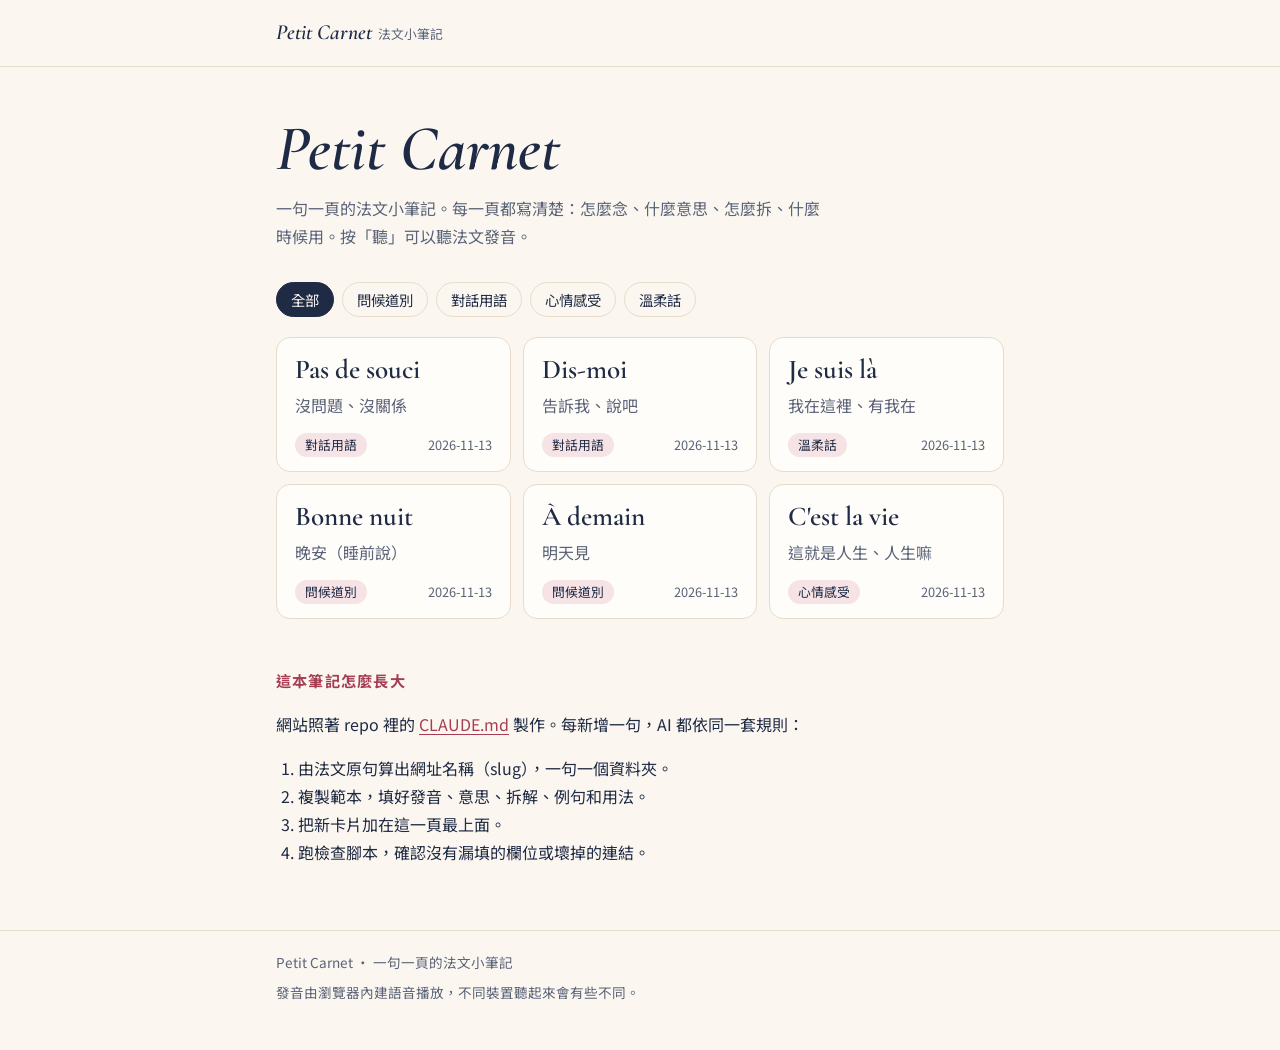
==== index.html @ 500e36dc "建立 Petit Carnet 法文小筆記 - CLAUDE.md：專案目的、資料夾結構、slug 規則、頁面結構、分類、視覺規範、新增與修改流程、檢查方式 - 首頁、範本、六則筆記（含一則由未參與對" ====
<!doctype html>
<html lang="zh-Hant">
<head>
<meta charset="utf-8">
<meta name="viewport" content="width=device-width, initial-scale=1">
<title>Petit Carnet · 法文小筆記</title>
<meta name="description" content="一句一頁的法文小筆記：怎麼念、什麼意思、怎麼拆、什麼時候用。">
<link rel="preconnect" href="https://fonts.googleapis.com">
<link rel="preconnect" href="https://fonts.gstatic.com" crossorigin>
<link rel="stylesheet" href="https://fonts.googleapis.com/css2?family=Cormorant+Garamond:ital,wght@0,500;0,600;1,500;1,600&family=Noto+Sans+TC:wght@400;500;700&display=swap">
<link rel="stylesheet" href="assets/style.css">
<script src="assets/carnet.js" defer></script>
</head>
<body>
<header class="site-header">
  <div class="wrap"><a class="brand" href="./">Petit Carnet<small>法文小筆記</small></a></div>
</header>

<main class="wrap">
  <section class="hero">
    <h1 lang="fr">Petit Carnet</h1>
    <p class="tagline">一句一頁的法文小筆記。每一頁都寫清楚：怎麼念、什麼意思、怎麼拆、什麼時候用。按「聽」可以聽法文發音。</p>
  </section>

  <ul class="filters" aria-label="依分類篩選">
    <li><button class="filter" type="button" data-filter="all" aria-pressed="true">全部</button></li>
    <li><button class="filter" type="button" data-filter="greeting" aria-pressed="false">問候道別</button></li>
    <li><button class="filter" type="button" data-filter="conversation" aria-pressed="false">對話用語</button></li>
    <li><button class="filter" type="button" data-filter="feeling" aria-pressed="false">心情感受</button></li>
    <li><button class="filter" type="button" data-filter="tenderness" aria-pressed="false">溫柔話</button></li>
  </ul>

  <ul class="cards">
<!-- NOTES:START -->
<li><a class="card" href="notes/pas-de-souci/" data-category="conversation">
  <span class="card-fr" lang="fr">Pas de souci</span>
  <span class="card-zh">沒問題、沒關係</span>
  <span class="card-meta"><span class="chip" data-cat="conversation">對話用語</span><time datetime="2026-11-13">2026-11-13</time></span>
</a></li>
<li><a class="card" href="notes/dis-moi/" data-category="conversation">
  <span class="card-fr" lang="fr">Dis-moi</span>
  <span class="card-zh">告訴我、說吧</span>
  <span class="card-meta"><span class="chip" data-cat="conversation">對話用語</span><time datetime="2026-11-13">2026-11-13</time></span>
</a></li>
<li><a class="card" href="notes/je-suis-la/" data-category="tenderness">
  <span class="card-fr" lang="fr">Je suis là</span>
  <span class="card-zh">我在這裡、有我在</span>
  <span class="card-meta"><span class="chip" data-cat="tenderness">溫柔話</span><time datetime="2026-11-13">2026-11-13</time></span>
</a></li>
<li><a class="card" href="notes/bonne-nuit/" data-category="greeting">
  <span class="card-fr" lang="fr">Bonne nuit</span>
  <span class="card-zh">晚安（睡前說）</span>
  <span class="card-meta"><span class="chip" data-cat="greeting">問候道別</span><time datetime="2026-11-13">2026-11-13</time></span>
</a></li>
<li><a class="card" href="notes/a-demain/" data-category="greeting">
  <span class="card-fr" lang="fr">À demain</span>
  <span class="card-zh">明天見</span>
  <span class="card-meta"><span class="chip" data-cat="greeting">問候道別</span><time datetime="2026-11-13">2026-11-13</time></span>
</a></li>
<li><a class="card" href="notes/cest-la-vie/" data-category="feeling">
  <span class="card-fr" lang="fr">C'est la vie</span>
  <span class="card-zh">這就是人生、人生嘛</span>
  <span class="card-meta"><span class="chip" data-cat="feeling">心情感受</span><time datetime="2026-11-13">2026-11-13</time></span>
</a></li>
<!-- NOTES:END -->
  </ul>
  <p class="empty" hidden>這個分類還沒有筆記。</p>

  <section class="about">
    <h2>這本筆記怎麼長大</h2>
    <p>網站照著 repo 裡的 <a href="https://github.com/Aurorewillstartswritingcode/petit-carnet/blob/main/CLAUDE.md">CLAUDE.md</a> 製作。每新增一句，AI 都依同一套規則：</p>
    <ol>
      <li>由法文原句算出網址名稱（slug），一句一個資料夾。</li>
      <li>複製範本，填好發音、意思、拆解、例句和用法。</li>
      <li>把新卡片加在這一頁最上面。</li>
      <li>跑檢查腳本，確認沒有漏填的欄位或壞掉的連結。</li>
    </ol>
  </section>
</main>

<footer class="site-footer">
  <div class="wrap">
    <p>Petit Carnet · 一句一頁的法文小筆記</p>
    <p>發音由瀏覽器內建語音播放，不同裝置聽起來會有些不同。</p>
  </div>
</footer>
</body>
</html>
---- assets/style.css ----
/* Petit Carnet — 唯一的樣式檔。色票與字體規則見 CLAUDE.md §6。 */

:root {
  --paper: #FBF7F0;
  --card: #FFFDF9;
  --ink: #1F2A44;
  --ink-soft: #5A6378;
  --line: #E6DCCB;
  --accent: #A63D52;
  --accent-soft: #F5E3E6;

  --font-fr: "Cormorant Garamond", "Times New Roman", serif;
  --font-zh: "Noto Sans TC", "PingFang TC", "Microsoft JhengHei", sans-serif;
  --font-ipa: "Segoe UI", "Helvetica Neue", Arial, sans-serif;

  --radius: 14px;
  --wrap: 760px;
  color-scheme: light dark;
}

@media (prefers-color-scheme: dark) {
  :root {
    --paper: #16181F;
    --card: #1E212B;
    --ink: #ECE5D8;
    --ink-soft: #A7A2B3;
    --line: #323645;
    --accent: #E68A9D;
    --accent-soft: #3A2730;
  }
}

/* ---------- 基礎 ---------- */

*, *::before, *::after { box-sizing: border-box; }

[hidden] { display: none !important; }

html { -webkit-text-size-adjust: 100%; }

body {
  margin: 0;
  background: var(--paper);
  color: var(--ink);
  font-family: var(--font-zh);
  font-size: 16px;
  line-height: 1.75;
  overflow-wrap: anywhere;
}

a { color: var(--accent); text-underline-offset: 3px; }

:focus-visible { outline: 2px solid var(--accent); outline-offset: 3px; border-radius: 6px; }

[lang="fr"] { font-family: var(--font-fr); }

.wrap {
  max-width: var(--wrap);
  margin: 0 auto;
  padding: 0 16px;
}

/* ---------- 頁首／頁尾 ---------- */

.site-header {
  border-bottom: 1px solid var(--line);
}

.site-header .wrap {
  display: flex;
  align-items: baseline;
  justify-content: space-between;
  gap: 12px;
  padding-top: 14px;
  padding-bottom: 14px;
}

.brand {
  color: var(--ink);
  text-decoration: none;
  font-family: var(--font-fr);
  font-style: italic;
  font-size: 1.35rem;
  font-weight: 600;
}

.brand small {
  font-family: var(--font-zh);
  font-style: normal;
  font-size: 0.8rem;
  font-weight: 400;
  color: var(--ink-soft);
  margin-left: 6px;
}

.site-footer {
  margin-top: 64px;
  border-top: 1px solid var(--line);
  color: var(--ink-soft);
  font-size: 0.85rem;
}

.site-footer .wrap { padding-top: 20px; padding-bottom: 40px; }

.site-footer p { margin: 0 0 6px; }

/* ---------- 首頁 ---------- */

.hero { padding: 48px 0 24px; }

.hero h1 {
  margin: 0;
  font-family: var(--font-fr);
  font-style: italic;
  font-weight: 600;
  font-size: clamp(2.6rem, 9vw, 4rem);
  line-height: 1.05;
}

.hero .tagline {
  margin: 12px 0 0;
  max-width: 34em;
  color: var(--ink-soft);
}

.filters {
  display: flex;
  flex-wrap: wrap;
  gap: 8px;
  margin: 8px 0 20px;
  padding: 0;
  list-style: none;
}

.filter {
  font: inherit;
  font-size: 0.9rem;
  padding: 4px 14px;
  border: 1px solid var(--line);
  border-radius: 999px;
  background: transparent;
  color: var(--ink);
  cursor: pointer;
}

.filter:hover { border-color: var(--accent); }

.filter[aria-pressed="true"] {
  background: var(--ink);
  border-color: var(--ink);
  color: var(--paper);
}

.cards {
  display: grid;
  grid-template-columns: repeat(auto-fill, minmax(210px, 1fr));
  gap: 12px;
  margin: 0;
  padding: 0;
  list-style: none;
}

.card {
  display: flex;
  flex-direction: column;
  gap: 4px;
  height: 100%;
  padding: 16px 18px 14px;
  background: var(--card);
  border: 1px solid var(--line);
  border-radius: var(--radius);
  color: var(--ink);
  text-decoration: none;
  transition: border-color 0.15s, transform 0.15s;
}

.card:hover { border-color: var(--accent); transform: translateY(-2px); }

.card-fr {
  font-size: 1.7rem;
  font-weight: 600;
  line-height: 1.2;
}

.card-zh { color: var(--ink-soft); }

.card-meta {
  display: flex;
  align-items: center;
  justify-content: space-between;
  gap: 8px;
  margin-top: auto;
  padding-top: 10px;
  font-size: 0.8rem;
  color: var(--ink-soft);
}

.empty { color: var(--ink-soft); }

.about { margin-top: 48px; }

.about h2,
.note section h2 {
  margin: 0 0 8px;
  font-size: 0.95rem;
  font-weight: 700;
  letter-spacing: 0.08em;
  color: var(--accent);
}

.about ol { padding-left: 1.4em; }

/* ---------- 分類標籤 ---------- */

.chip {
  display: inline-block;
  padding: 1px 10px;
  border-radius: 999px;
  background: var(--accent-soft);
  color: var(--ink);
  font-size: 0.8rem;
  white-space: nowrap;
}

/* ---------- 筆記頁 ---------- */

.crumb { padding-top: 24px; font-size: 0.9rem; }

.crumb a { text-decoration: none; }

.note-head {
  margin: 24px 0 36px;
  padding: 4px 0 4px 18px;
  border-left: 3px solid var(--accent);
}

.note-head h1 {
  margin: 0;
  font-weight: 600;
  font-size: clamp(2.4rem, 10vw, 3.4rem);
  line-height: 1.1;
}

.ipa {
  margin: 10px 0 0;
  font-family: var(--font-ipa);
  color: var(--ink-soft);
  letter-spacing: 0.02em;
}

.meaning {
  margin: 6px 0 0;
  font-size: 1.25rem;
  font-weight: 500;
}

.note section { margin: 0 0 32px; }

.breakdown { margin: 0; }

.breakdown div {
  display: grid;
  grid-template-columns: minmax(5.5rem, max-content) 1fr;
  gap: 4px 16px;
  padding: 8px 0;
  border-bottom: 1px dashed var(--line);
}

.breakdown dt {
  font-size: 1.3rem;
  font-style: italic;
  line-height: 1.4;
}

.breakdown dd { margin: 0; }

.examples { margin: 0; padding: 0; list-style: none; }

.ex {
  padding: 10px 0 10px 16px;
  border-left: 2px solid var(--line);
  margin-bottom: 10px;
}

.ex p { margin: 0; }

.ex-fr { font-size: 1.35rem; line-height: 1.4; }

.ex-zh { color: var(--ink-soft); }

.related { margin: 0; padding-left: 1.2em; }

/* Cormorant 的字身比中文小，夾在中文句子裡的法文放大一點 */
.related [lang="fr"] { font-size: 1.2em; font-weight: 600; }

.note-meta {
  display: flex;
  flex-wrap: wrap;
  align-items: center;
  gap: 10px;
  padding-top: 16px;
  border-top: 1px solid var(--line);
  font-size: 0.85rem;
  color: var(--ink-soft);
}

/* ---------- 「聽」按鈕（由 carnet.js 加上） ---------- */

.speak {
  font-family: var(--font-zh);
  font-size: 0.8rem;
  font-style: normal;
  font-weight: 500;
  line-height: 1;
  vertical-align: middle;
  padding: 5px 10px;
  margin-left: 6px;
  border: 1px solid var(--accent);
  border-radius: 999px;
  background: transparent;
  color: var(--accent);
  cursor: pointer;
}

.speak:hover { background: var(--accent-soft); }

.speak[aria-pressed="true"] { background: var(--accent); color: var(--paper); }
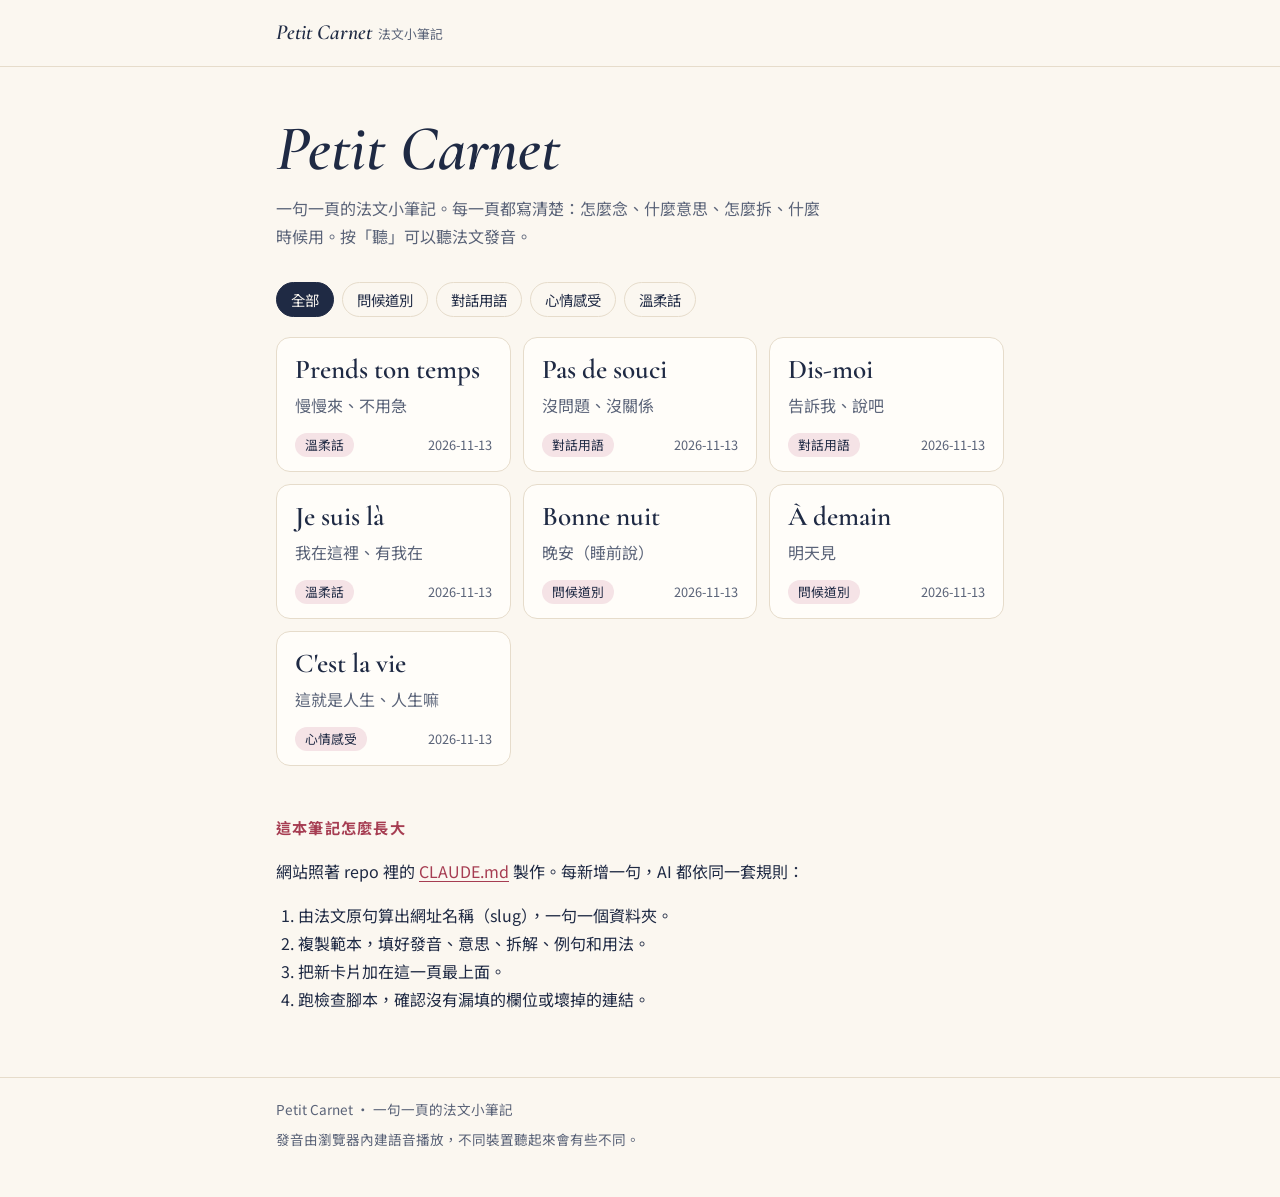
==== commit b258b7aa: "新增 Prends ton temps，依 Codex 複核修正法文說明與檢查 - Codex（OpenAI）依 CLAUDE.md 新增 prends-ton-temps，並與 je-suis-la" ====
--- a/index.html
+++ b/index.html
@@ -32,6 +32,11 @@
 
   <ul class="cards">
 <!-- NOTES:START -->
+<li><a class="card" href="notes/prends-ton-temps/" data-category="tenderness">
+  <span class="card-fr" lang="fr">Prends ton temps</span>
+  <span class="card-zh">慢慢來、不用急</span>
+  <span class="card-meta"><span class="chip" data-cat="tenderness">溫柔話</span><time datetime="2026-11-13">2026-11-13</time></span>
+</a></li>
 <li><a class="card" href="notes/pas-de-souci/" data-category="conversation">
   <span class="card-fr" lang="fr">Pas de souci</span>
   <span class="card-zh">沒問題、沒關係</span>
